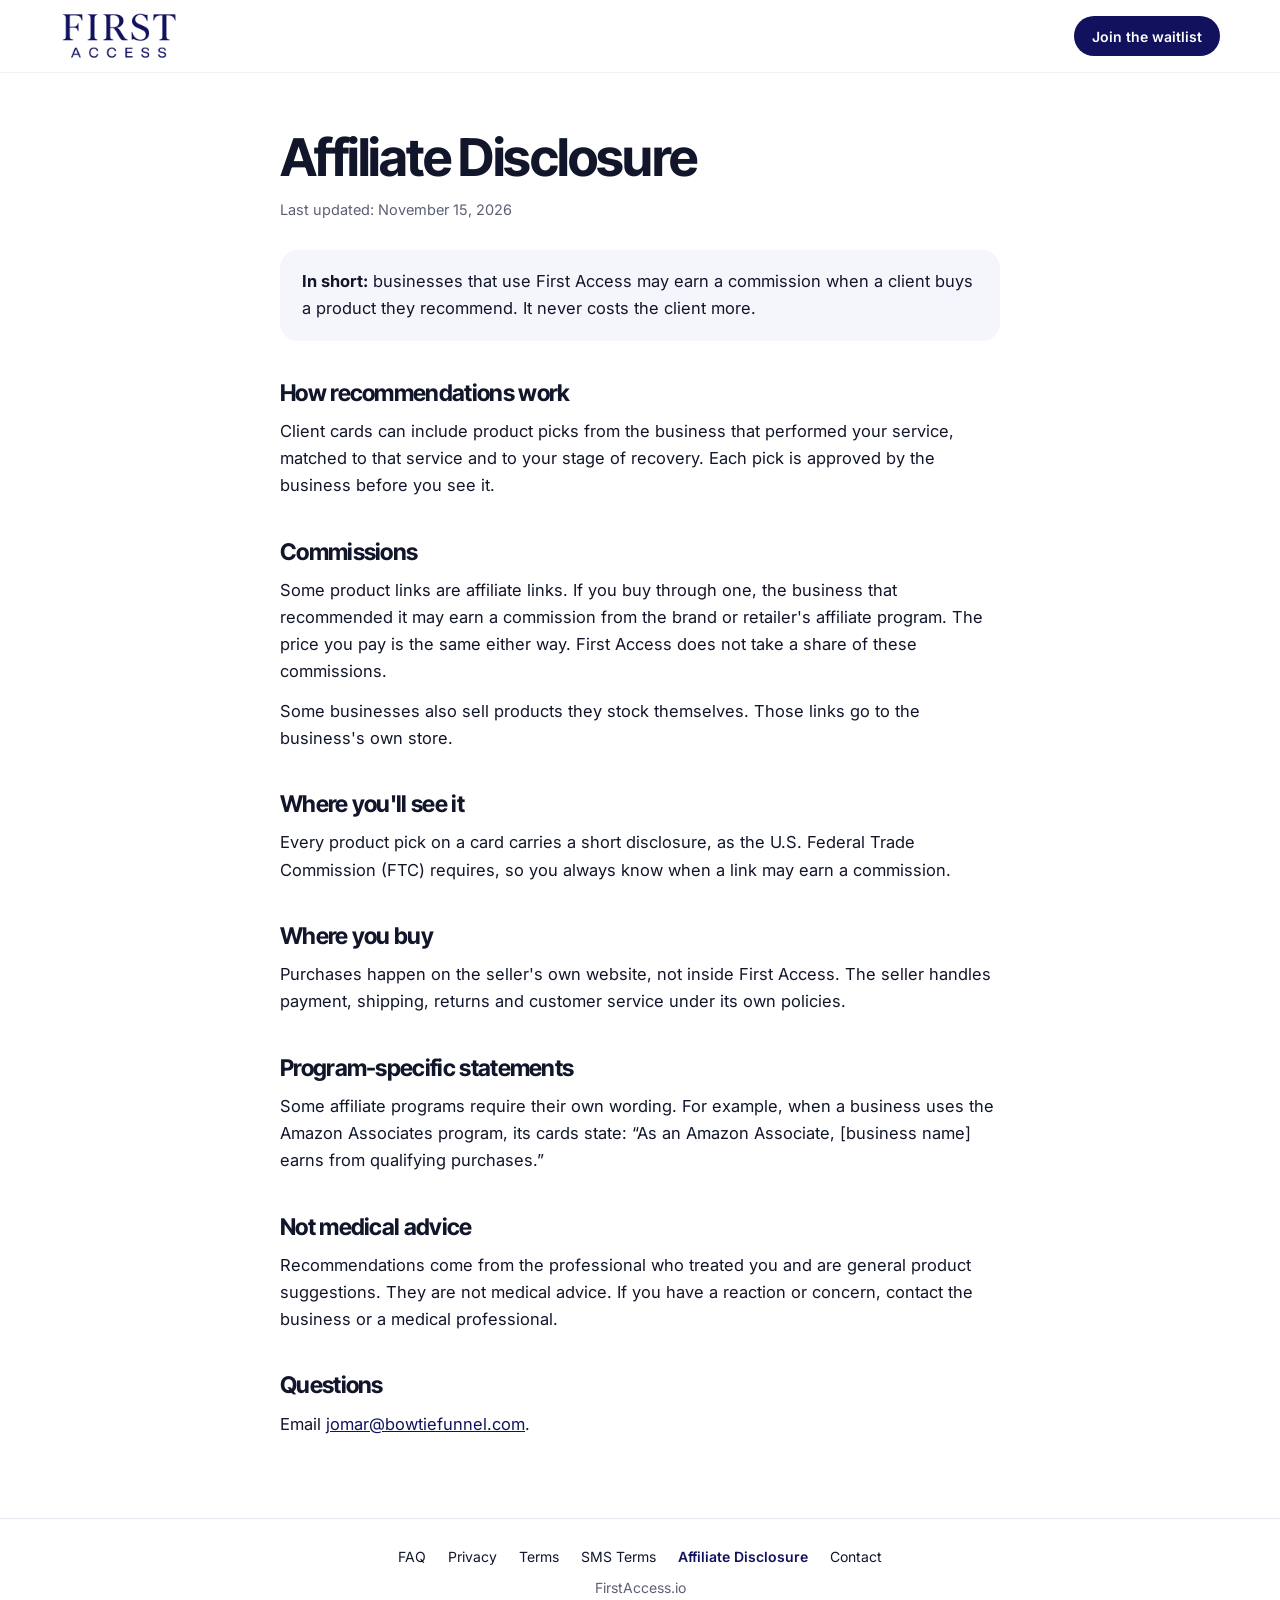
==== affiliate-disclosure.html @ 5c807ee4 "Rewrite homepage around pay-when-earned offer; add legal pages New hero and copy, money-leak section" ====
<!doctype html>
<html lang="en">
<head>
<meta charset="utf-8">
<meta name="viewport" content="width=device-width, initial-scale=1">
<title>Affiliate Disclosure | First Access</title>
<meta name="description" content="How product recommendations and affiliate commissions work on First Access client cards.">
<link rel="preconnect" href="https://fonts.googleapis.com">
<link rel="stylesheet" href="https://fonts.googleapis.com/css2?family=Inter+Tight:wght@600&family=Inter:wght@400;500;600&display=swap">
<link rel="stylesheet" href="legal.css">
</head>
<body>
<header class="top"><div class="in"><a href="index.html" aria-label="First Access home"><span class="logo"></span></a><a class="btn" href="index.html#join">Join the waitlist</a></div></header>

<main>
  <h1>Affiliate Disclosure</h1>
  <p class="updated">Last updated: November 15, 2026</p>

  <div class="summary">
    <p><b>In short:</b> businesses that use First Access may earn a commission when a client buys a product they recommend. It never costs the client more.</p>
  </div>

  <h2>How recommendations work</h2>
  <p>Client cards can include product picks from the business that performed your service, matched to that service and to your stage of recovery. Each pick is approved by the business before you see it.</p>

  <h2>Commissions</h2>
  <p>Some product links are affiliate links. If you buy through one, the business that recommended it may earn a commission from the brand or retailer's affiliate program. The price you pay is the same either way. First Access does not take a share of these commissions.</p>
  <p>Some businesses also sell products they stock themselves. Those links go to the business's own store.</p>

  <h2>Where you'll see it</h2>
  <p>Every product pick on a card carries a short disclosure, as the U.S. Federal Trade Commission (FTC) requires, so you always know when a link may earn a commission.</p>

  <h2>Where you buy</h2>
  <p>Purchases happen on the seller's own website, not inside First Access. The seller handles payment, shipping, returns and customer service under its own policies.</p>

  <h2>Program-specific statements</h2>
  <p>Some affiliate programs require their own wording. For example, when a business uses the Amazon Associates program, its cards state: “As an Amazon Associate, [business name] earns from qualifying purchases.”</p>

  <h2>Not medical advice</h2>
  <p>Recommendations come from the professional who treated you and are general product suggestions. They are not medical advice. If you have a reaction or concern, contact the business or a medical professional.</p>

  <h2>Questions</h2>
  <p>Email <a href="mailto:jomar@bowtiefunnel.com">jomar@bowtiefunnel.com</a>.</p>
</main>

<footer>
  <nav><a href="index.html#faq">FAQ</a><a href="privacy.html">Privacy</a><a href="terms.html">Terms</a><a href="sms-terms.html">SMS Terms</a><a href="affiliate-disclosure.html" aria-current="page">Affiliate Disclosure</a><a href="mailto:jomar@bowtiefunnel.com">Contact</a></nav>
  <span>FirstAccess.io</span>
</footer>
</body>
</html>
---- legal.css ----
/* Shared look for the legal pages: same type and colors as the landing page, one readable column. */
:root { --midnight: #11115D; --gold: #D4AF37; --ink: #12162b; --muted: #5d6075; --line: #e6e7ef; --soft: #f5f6fb; color-scheme: light }
* { box-sizing: border-box }
body { margin: 0; background: #fff; color: var(--ink); font: 16.5px/1.65 "Inter", "Helvetica Neue", Helvetica, Arial, sans-serif; -webkit-font-smoothing: antialiased }
a { color: var(--midnight) }
.top { position: sticky; top: 0; z-index: 10; background: rgba(255,255,255,.88); backdrop-filter: blur(14px); -webkit-backdrop-filter: blur(14px); border-bottom: 1px solid rgba(17,17,93,.06) }
.top .in { max-width: 1200px; margin: 0 auto; padding: 0 20px; height: 72px; display: flex; align-items: center; justify-content: space-between }
.logo { display: block; width: 118px; aspect-ratio: 600 / 248; background: var(--midnight);
  -webkit-mask: url(logo-mask.png) center / contain no-repeat; mask: url(logo-mask.png) center / contain no-repeat }
.btn { display: inline-flex; align-items: center; min-height: 40px; padding: 0 18px; border-radius: 999px; background: var(--midnight); color: #fff; font: 600 14px "Inter", sans-serif; text-decoration: none }
main { max-width: 760px; margin: 0 auto; padding: 56px 20px 80px }
h1, h2 { font-family: "Inter Tight", "Helvetica Neue", Helvetica, Arial, sans-serif; letter-spacing: -.03em; line-height: 1.1; margin: 0 }
h1 { font-size: clamp(36px, 5vw, 52px) }
h2 { font-size: 23px; margin-top: 40px }
.updated { color: var(--muted); margin: 12px 0 28px; font-size: 14.5px }
.lead { font-size: 18.5px; color: #3c4058 }
.summary { background: var(--soft); border-radius: 18px; padding: 18px 22px; margin: 24px 0 }
.summary p { margin: 0 } .summary ul { margin: 8px 0 0; padding-left: 20px }
p, ul { margin: 12px 0 0 } li { margin-top: 6px }
footer { border-top: 1px solid var(--line); padding: 26px 20px 40px; text-align: center; font-size: 14px; color: var(--muted) }
footer nav { display: flex; flex-wrap: wrap; justify-content: center; gap: 8px 22px; margin-bottom: 8px }
footer nav a { color: var(--ink); text-decoration: none }
footer nav a[aria-current="page"] { font-weight: 600; color: var(--midnight) }
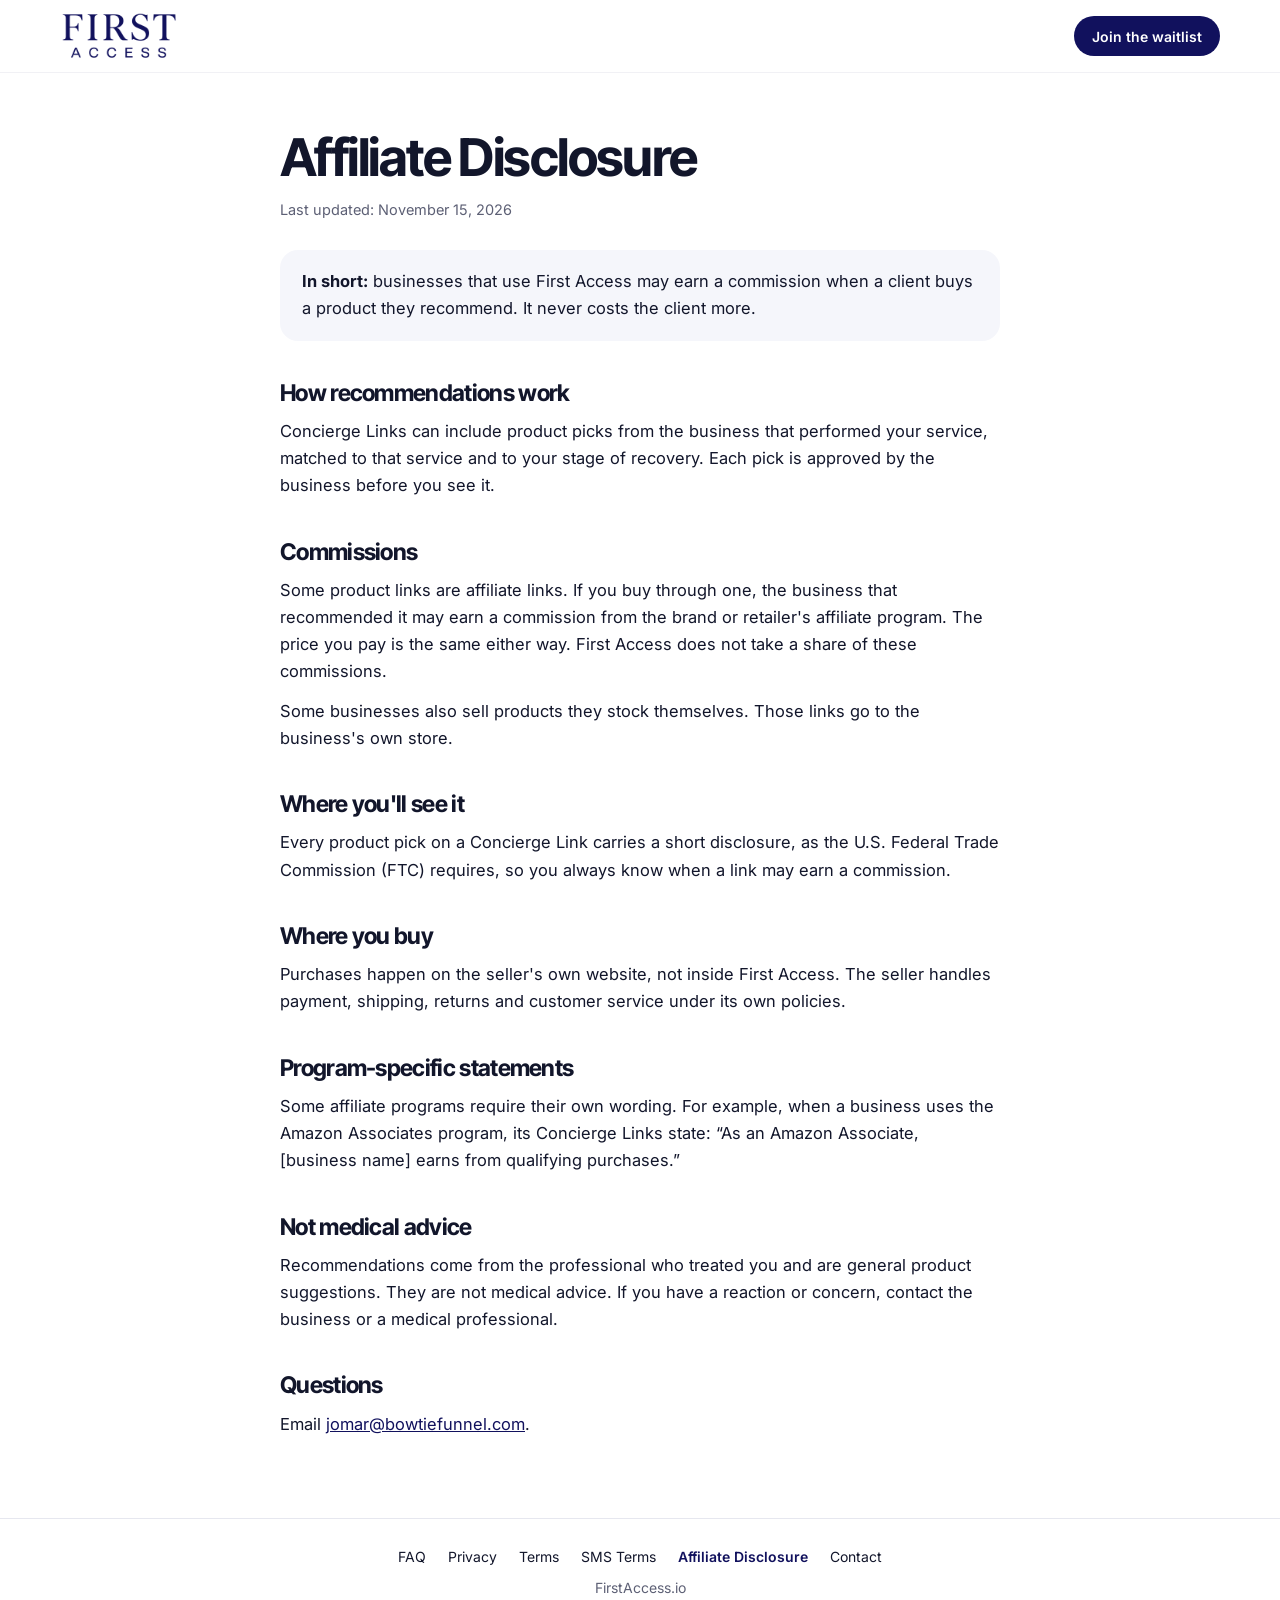
==== commit e428ade9: "Name the client link: First Access Concierge Link Hero, feature copy, sample texts, pricing, FAQ and" ====
--- a/affiliate-disclosure.html
+++ b/affiliate-disclosure.html
@@ -4,7 +4,7 @@
 <meta charset="utf-8">
 <meta name="viewport" content="width=device-width, initial-scale=1">
 <title>Affiliate Disclosure | First Access</title>
-<meta name="description" content="How product recommendations and affiliate commissions work on First Access client cards.">
+<meta name="description" content="How product recommendations and affiliate commissions work on First Access Concierge Links.">
 <link rel="preconnect" href="https://fonts.googleapis.com">
 <link rel="stylesheet" href="https://fonts.googleapis.com/css2?family=Inter+Tight:wght@600&family=Inter:wght@400;500;600&display=swap">
 <link rel="stylesheet" href="legal.css">
@@ -21,20 +21,20 @@
   </div>
 
   <h2>How recommendations work</h2>
-  <p>Client cards can include product picks from the business that performed your service, matched to that service and to your stage of recovery. Each pick is approved by the business before you see it.</p>
+  <p>Concierge Links can include product picks from the business that performed your service, matched to that service and to your stage of recovery. Each pick is approved by the business before you see it.</p>
 
   <h2>Commissions</h2>
   <p>Some product links are affiliate links. If you buy through one, the business that recommended it may earn a commission from the brand or retailer's affiliate program. The price you pay is the same either way. First Access does not take a share of these commissions.</p>
   <p>Some businesses also sell products they stock themselves. Those links go to the business's own store.</p>
 
   <h2>Where you'll see it</h2>
-  <p>Every product pick on a card carries a short disclosure, as the U.S. Federal Trade Commission (FTC) requires, so you always know when a link may earn a commission.</p>
+  <p>Every product pick on a Concierge Link carries a short disclosure, as the U.S. Federal Trade Commission (FTC) requires, so you always know when a link may earn a commission.</p>
 
   <h2>Where you buy</h2>
   <p>Purchases happen on the seller's own website, not inside First Access. The seller handles payment, shipping, returns and customer service under its own policies.</p>
 
   <h2>Program-specific statements</h2>
-  <p>Some affiliate programs require their own wording. For example, when a business uses the Amazon Associates program, its cards state: “As an Amazon Associate, [business name] earns from qualifying purchases.”</p>
+  <p>Some affiliate programs require their own wording. For example, when a business uses the Amazon Associates program, its Concierge Links state: “As an Amazon Associate, [business name] earns from qualifying purchases.”</p>
 
   <h2>Not medical advice</h2>
   <p>Recommendations come from the professional who treated you and are general product suggestions. They are not medical advice. If you have a reaction or concern, contact the business or a medical professional.</p>
